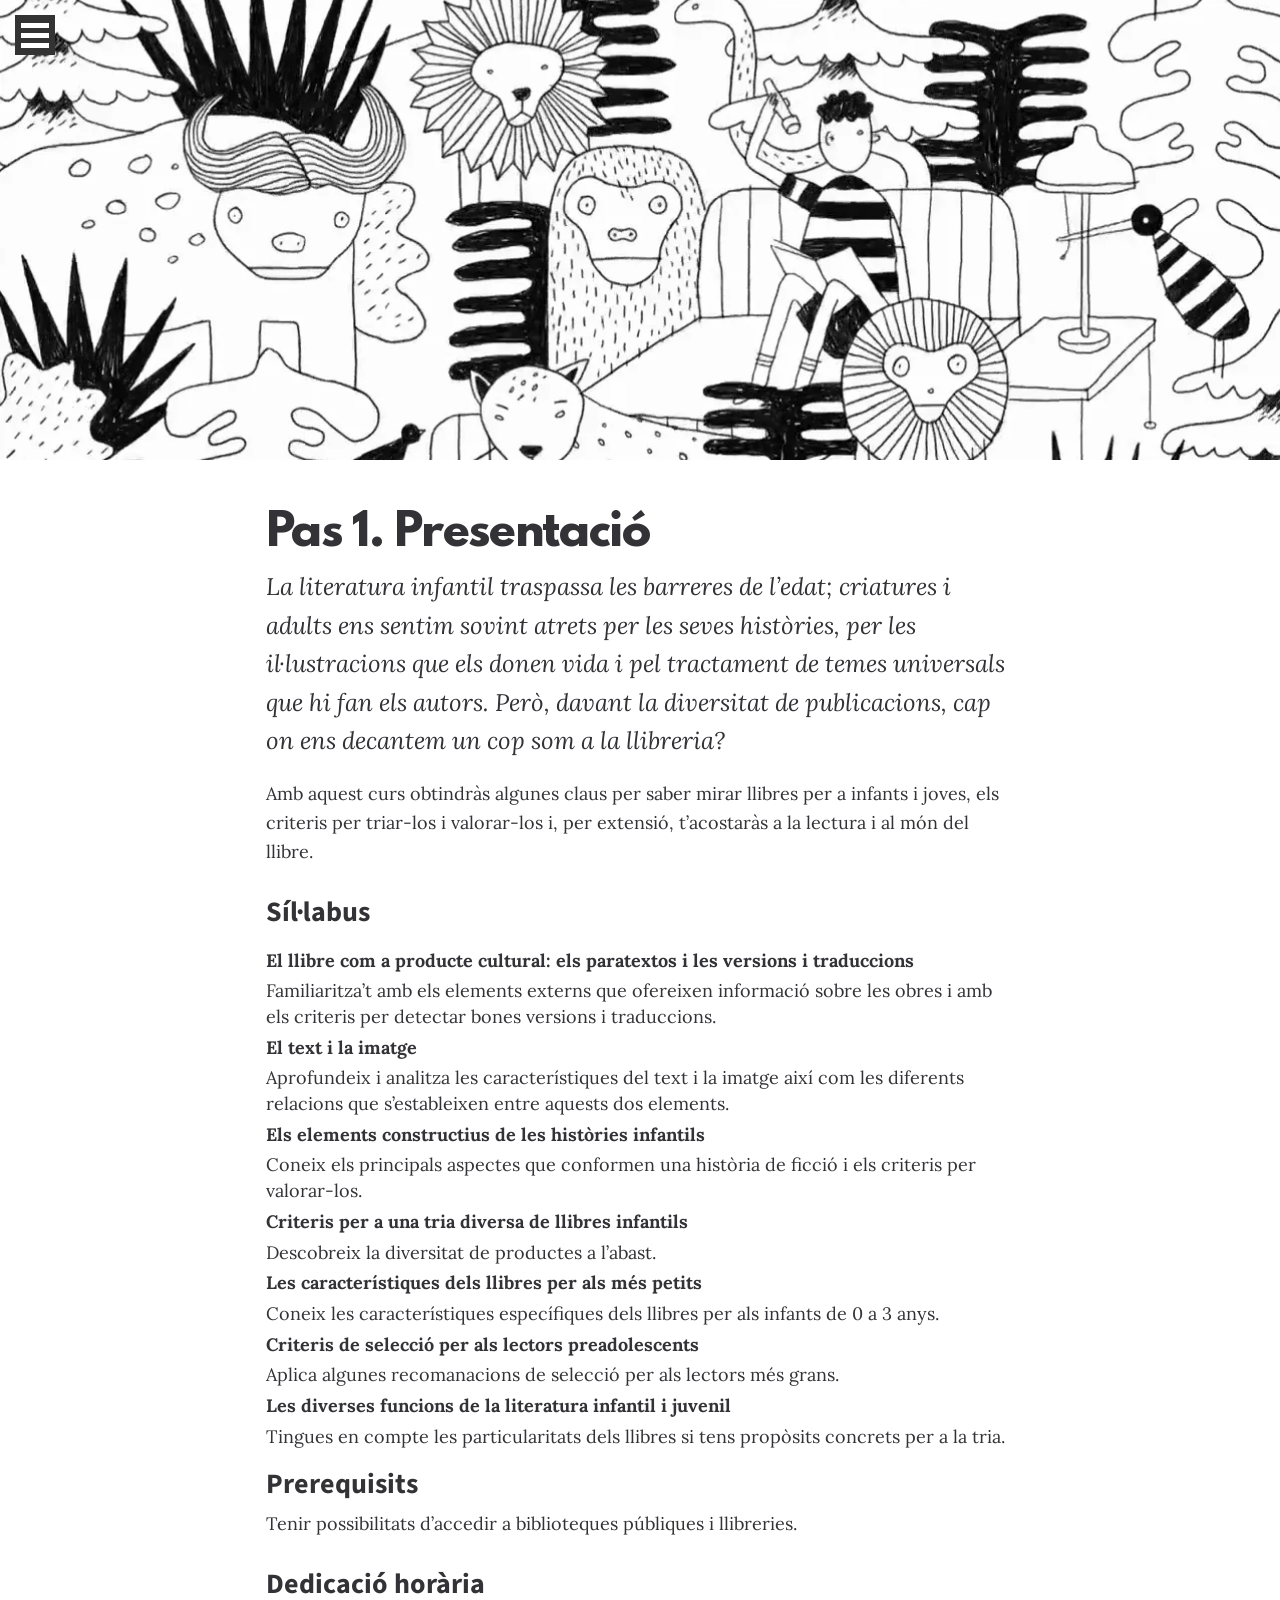
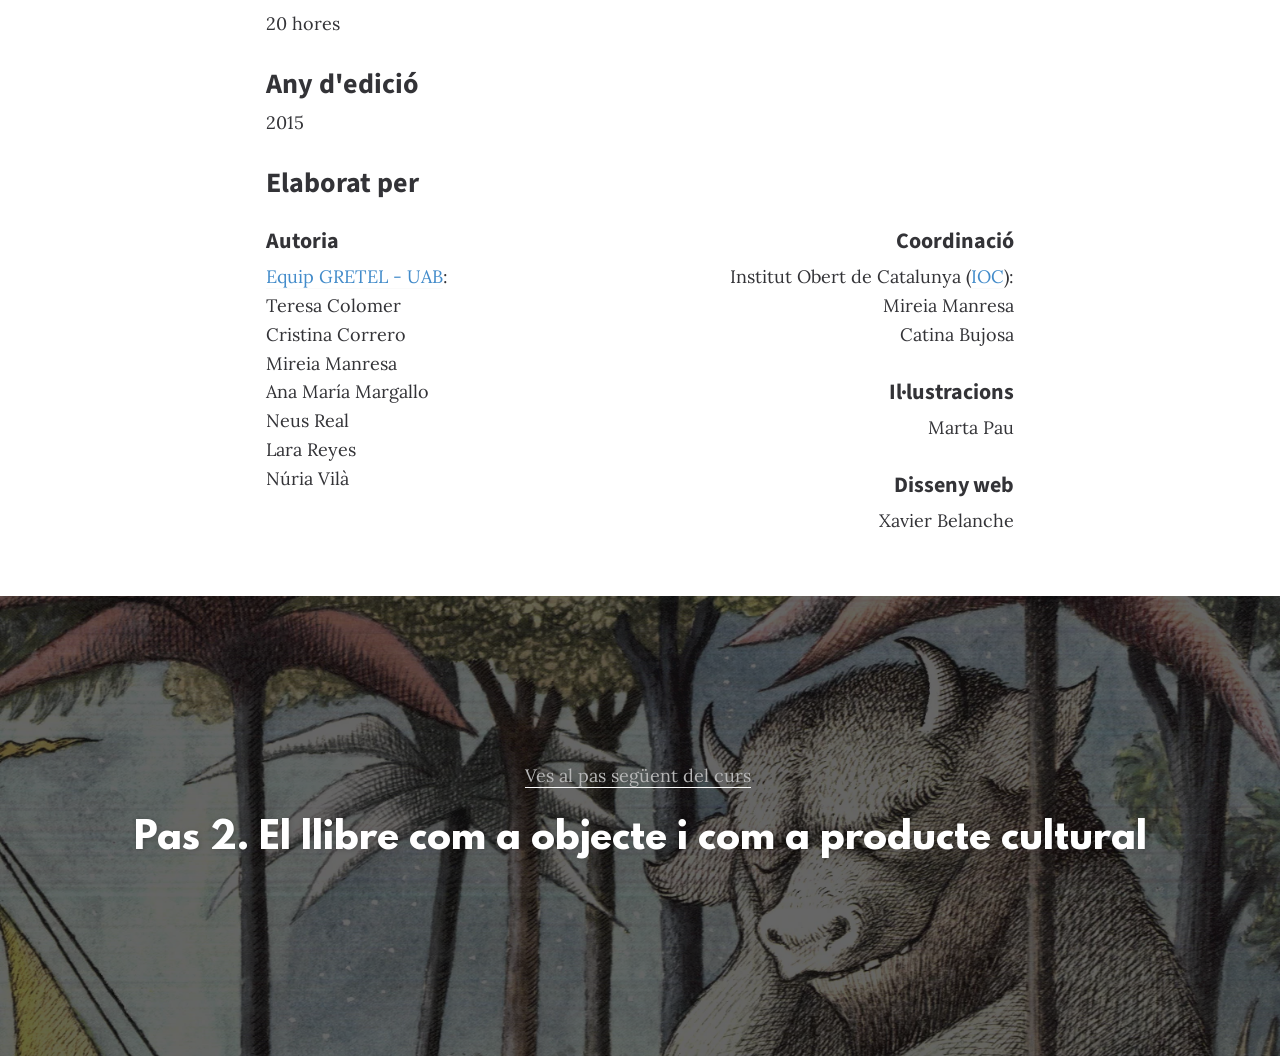
==== 1/index.html @ c035028c "First commit after Codex's inspection" ====
<!DOCTYPE html>
<html class="no-js">

<head>
    <meta charset="utf-8">
    <meta http-equiv="X-UA-Compatible" content="IE=edge,chrome=1">
    <title>Pas 1. Presentació</title>
    <meta name="description" content="">
    <meta name="viewport" content="width=device-width">
    <!-- Fonts -->
    <link href="../../assets/css/plugins/font-awesome/css/font-awesome.min.css" rel="stylesheet" type="text/css">
    <link rel="preconnect" href="https://fonts.googleapis.com">
    <link rel="preconnect" href="https://fonts.gstatic.com" crossorigin>
    <link href="https://fonts.googleapis.com/css?family=Lora:400,700,400italic,700italic|Montserrat:400,700|Pacifico|Source+Sans+Pro:400,700|Droid+Serif:400,400italic,700&display=swap" rel="stylesheet" type="text/css">
    <link rel="stylesheet" href="https://weloveiconfonts.com/api/?family=entypo" type="text/css">
<link rel="stylesheet" href="../css/bootstrap.min.css">
    <link rel="stylesheet" href="../css/main.css">
    <link rel="stylesheet" href="../css/miniops.css">
    <script src="../js/vendor/modernizr-2.6.2-respond-1.1.0.min.js"></script>
</head>

<body>
    <span class="menu-trigger writer-icon animated fadeInDown">
                    <span class="bar"></span>
    <span class="bar"></span>
    <span class="bar"></span>
    </span>
    <div class="hero-image fons-pas-1" style="">
        <!-- if the user has javascript disabled they can still use the menu -->
        <noscript>
            <div class="no-js-menu">
                <h3>Índex del curs</h3>
                <ul>
                    <!-- <li><a href="../../index.html">Portada</a></li> -->
                    <li><a href="../index.html">Portada</a></li>
                    <li><a class="active" href="#">Pas 1. Presentació</a></li>
                    <li><a href="../2/index.html">Pas 2. El llibre com a objecte i com a producte cultural</a></li>
                    <li><a href="../3/index.html">Pas 3. Traduccions i adaptacions</a></li>
                    <li><a href="../4/index.html">Pas 4. La relació text-imatge</a></li>
                    <li><a href="../5/index.html">Pas 5. La qualitat de la imatge</a></li>
                    <li><a href="../6/index.html">Pas 6. La qualitat del text</a></li>
                    <li><a href="../7/index.html">Pas 7. Els elements de les històries infantils</a></li>
                    <li><a href="../8/index.html">Pas 8. Una tria de llibres bons i diversos</a></li>
                    <li><a href="../9/index.html">Pas 9. Llibres per a qui?... Per als més petits</a></li>
                    <li><a href="../10/index.html">Pas 10. LLibres per a qui?... Per als preadolescents</a></li>
                    <li><a href="../11/index.html">Pas 11. Llibres per a què… Les diferents funcions</a></li>
                    <li><a href="../12/index.html">Pas 12. Projecte</a></li>
                </ul>
            </div>
        </noscript>
        <!-- end no script -->
    </div>
    <div class="container">
        <div class="row">
            <div id="menu">
                <h3>Índex del curs</h3>
                <ul>
                    <!-- <li><a href="../../index.html">Portada</a></li> -->
                    <li><a href="../index.html">Portada</a></li>
                    <li><a class="active" href="#">Pas 1. Presentació</a></li>
                    <li><a href="../2/index.html">Pas 2. El llibre com a objecte i com a producte cultural</a></li>
                    <li><a href="../3/index.html">Pas 3. Traduccions i adaptacions</a></li>
                    <li><a href="../4/index.html">Pas 4. La relació text-imatge</a></li>
                    <li><a href="../5/index.html">Pas 5. La qualitat de la imatge</a></li>
                    <li><a href="../6/index.html">Pas 6. La qualitat del text</a></li>
                    <li><a href="../7/index.html">Pas 7. Els elements de les històries infantils</a></li>
                    <li><a href="../8/index.html">Pas 8. Una tria de llibres bons i diversos</a></li>
                    <li><a href="../9/index.html">Pas 9. Llibres per a qui?... Per als més petits</a></li>
                    <li><a href="../10/index.html">Pas 10. LLibres per a qui?... Per als preadolescents</a></li>
                    <li><a href="../11/index.html">Pas 11. Llibres per a què… Les diferents funcions</a></li>
                    <li><a href="../12/index.html">Pas 12. Projecte</a></li>
                </ul>
            </div>
            <div class="col-xs-12 main-content single-content">
                <!--                                 <p class="meta">
                                <i class="entypo-bookmark"></i> 23 minuts de lectura
                                </p> -->
                <h1>Pas 1. Presentació</h1>
                <p class="subtitle">La literatura infantil traspassa les barreres de l’edat; criatures i adults ens sentim sovint atrets per les seves històries, per les il·lustracions que els donen vida i pel tractament de temes universals que hi fan els autors. Però, davant la diversitat de publicacions, cap on ens decantem un cop som a la llibreria?</p>

                <p>Amb aquest curs obtindràs algunes claus per saber mirar llibres per a infants i joves, els criteris per triar-los i valorar-los i, per extensió, t’acostaràs a la lectura i al món del llibre.</p>

                <h2>Síl·labus </h2>
                <dl>
                    <dt>
                        El llibre com a producte cultural: els paratextos i les versions i traduccions
                    </dt>
                    <dd>
                        Familiaritza’t amb els elements externs que ofereixen informació sobre les obres i amb els criteris per detectar bones versions i traduccions.
                    </dd>
                    <dt>
                        El text i la imatge
                    </dt>
                    <dd>
                        Aprofundeix i analitza les característiques del text i la imatge així com les diferents relacions que s’estableixen entre aquests dos elements.
                    </dd>
                    <dt>
                        Els elements constructius de les històries infantils
                    </dt>
                    <dd>
                        Coneix els principals aspectes que conformen una història de ficció i els criteris per valorar-los.
                    </dd>
                    <dt>
                        Criteris per a una tria diversa de llibres infantils
                    </dt>
                    <dd>
                        Descobreix la diversitat de productes a l’abast.
                    </dd>
                    <dt>
                        Les característiques dels llibres per als més petits
                    </dt>
                    <dd>
                        Coneix les característiques específiques dels llibres per als infants de 0 a 3 anys.
                    </dd>
                    <dt>
                        Criteris de selecció per als lectors preadolescents
                    </dt>
                    <dd>
                        Aplica algunes recomanacions de selecció per als lectors més grans.
                    </dd>
                    <dt>
                        Les diverses funcions de la literatura infantil i juvenil
                    </dt>
                    <dd>
                        Tingues en compte les particularitats dels llibres si tens propòsits concrets per a la tria.
                    </dd>
                </dl>
                <h2>Prerequisits</h2>
                <p>Tenir possibilitats d’accedir a biblioteques públiques i llibreries.</p>
                <h2>Dedicació horària</h2>
                <p>20 hores</p>
                <h2>Any d'edició</h2>
                 <p>2015</p>
                <h2>Elaborat per </h2>
                <div class="row">
                    <div class="col-xs-6">
                        <h3>Autoria</h3>
                        <p>
                            <a href="https://www.gretel.cat/">Equip GRETEL - UAB</a>:
                            <br> Teresa Colomer
                            <br> Cristina Correro
                            <br> Mireia Manresa
                            <br> Ana María Margallo
                            <br> Neus Real
                            <br> Lara Reyes
                            <br> Núria Vilà
                            <br>
                        </p>

                    </div>
                    <div class="col-xs-6 text-right">
                        <h3>Coordinació</h3>
                        <p>
                            Institut Obert de Catalunya (<a href="https://ioc.xtec.cat/educacio/">IOC</a>):
                            <br> Mireia Manresa
                            <br> Catina Bujosa
                        </p>
                        <h3>Il·lustracions</h3>
                        <p>Marta Pau</p>
                        <h3>Disseny web</h3>
                        <p>
                            Xavier Belanche
                        </p>
                    </div>
                </div>
                <!-- Final Pas 1-->
            </div>
            <!-- main-content/col -->
        </div>
        <!--/row -->
    </div>
    <!-- /container -->
    <div class="single-footer text-center">
        <div class="content-footer">
            <p><a href="../2/index.html">Ves al pas següent del curs</a>.</p>
            <h1 style="color: white">Pas 2. El llibre com a objecte i com a producte cultural</h1>
        </div>
    </div>
    <script src="../js/vendor/jquery-1.10.1.min.js"></script>
    <script src="../js/vendor/jquery.jpanelmenu.min.js"></script>
    <script src="../js/vendor/bootstrap.min.js" defer></script>
    <script src="../js/main.js" defer></script>
</body>

</html>
---- css/main.css ----
/* line 13, ../sass/_type.sass */
body,
button,
input,
select,
textarea {
  text-rendering: optimizeLegibility;
  -webkit-font-smoothing: antialiased;
  color: #333337;
}

/* line 22, ../sass/_type.sass */
p {
  margin-bottom: 30px;
  font-family: Lora,"Helvetica Neue",Helvetica,Arial,sans-serif, "Droid Serif", serif;
  font-size: 18px;
  font-size: 1.8rem;
  line-height: 24px;
  line-height: 2.4rem;
}
@media (min-width: 768px) {
  /* line 22, ../sass/_type.sass */
  p {
    font-size: 20px;
    font-size: 2rem;
    line-height: 28px;
    line-height: 2.8rem;
  }
}
@media (min-width: 992px) {
  /* line 22, ../sass/_type.sass */
  p {
    font-size: 22px;
    font-size: 2.2rem;
    line-height: 32px;
    line-height: 3.2rem;
  }
}

/* line 35, ../sass/_type.sass */
a {
  text-decoration: none;
  color: white;
  border-bottom: solid 1px #fafafa;
}
/* line 40, ../sass/_type.sass */
a:hover {
  color: #4761e2;
  text-decoration: none;
  -webkit-transition: all, 300ms;
  -moz-transition: all, 300ms;
  -o-transition: all, 300ms;
  transition: all, 300ms;
}

/* line 45, ../sass/_type.sass */
h1,
h2 {
  font-family: "Source Sans Pro", sans-serif;
  font-weight: 700;
}

/* line 50, ../sass/_type.sass */
h1 {
  font-size: 38px;
  font-size: 3.8rem;
}

/* line 53, ../sass/_type.sass */
h2 {
  font-size: 32px;
  font-size: 3.2rem;
}

/* line 57, ../sass/_type.sass */
h3 {
  font-size: 32px;
  font-size: 3.2rem;
  font-family: "Source Sans Pro", sans-serif;, serif;
  font-weight: 700;
}

/* line 61, ../sass/_type.sass */
h4 {
  font-family: "Droid Serif", serif;
}

/* line 64, ../sass/_type.sass */
b {
  font-weight: 700;
}

/* line 66, ../sass/_type.sass */
i {
  font-style: italic;
}

/* line 68, ../sass/_type.sass */
ul,
ol {
  margin-bottom: 20px;
  padding-left: 20px;
  font-size: 16px;
  font-size: 1.6rem;
}
/* line 74, ../sass/_type.sass */
ul li,
ol li {
  margin: 5px 0;
  font-family: Lora,"Helvetica Neue",Helvetica,Arial,sans-serif, "Droid Serif", serif;
  font-size: 18px;
}

/* line 77, ../sass/_type.sass */
[class*="entypo-"]:before {
  font-family: "entypo", sans-serif;
}

/* line 1, ../sass/_animate.scss */
.animated {
  -webkit-animation-fill-mode: both;
  -moz-animation-fill-mode: both;
  -ms-animation-fill-mode: both;
  -o-animation-fill-mode: both;
  animation-fill-mode: both;
  -webkit-animation-duration: 1s;
  -moz-animation-duration: 1s;
  -ms-animation-duration: 1s;
  -o-animation-duration: 1s;
  animation-duration: 1s;
}

/* line 1, ../sass/_animate.scss */
.animated.hinge {
  -webkit-animation-duration: 1s;
  -moz-animation-duration: 1s;
  -ms-animation-duration: 1s;
  -o-animation-duration: 1s;
  animation-duration: 1s;
}

@-webkit-keyframes fadeIn {
  /* line 2, ../sass/_animate.scss */
  0% {
    opacity: 0;
  }

  /* line 2, ../sass/_animate.scss */
  100% {
    opacity: 1;
  }
}

@-moz-keyframes fadeIn {
  /* line 6, ../sass/_animate.scss */
  0% {
    opacity: 0;
  }

  /* line 7, ../sass/_animate.scss */
  100% {
    opacity: 1;
  }
}

@-o-keyframes fadeIn {
  /* line 11, ../sass/_animate.scss */
  0% {
    opacity: 0;
  }

  /* line 12, ../sass/_animate.scss */
  100% {
    opacity: 1;
  }
}

@keyframes fadeIn {
  /* line 16, ../sass/_animate.scss */
  0% {
    opacity: 0;
  }

  /* line 17, ../sass/_animate.scss */
  100% {
    opacity: 1;
  }
}

/* line 20, ../sass/_animate.scss */
.fadeIn {
  -webkit-animation-name: fadeIn;
  -moz-animation-name: fadeIn;
  -o-animation-name: fadeIn;
  animation-name: fadeIn;
}

@-webkit-keyframes fadeInUp {
  /* line 27, ../sass/_animate.scss */
  0% {
    opacity: 0;
    -webkit-transform: translateY(20px);
  }

  /* line 32, ../sass/_animate.scss */
  100% {
    opacity: 1;
    -webkit-transform: translateY(0);
  }
}

@-moz-keyframes fadeInUp {
  /* line 39, ../sass/_animate.scss */
  0% {
    opacity: 0;
    -moz-transform: translateY(20px);
  }

  /* line 44, ../sass/_animate.scss */
  100% {
    opacity: 1;
    -moz-transform: translateY(0);
  }
}

@-o-keyframes fadeInUp {
  /* line 51, ../sass/_animate.scss */
  0% {
    opacity: 0;
    -o-transform: translateY(20px);
  }

  /* line 56, ../sass/_animate.scss */
  100% {
    opacity: 1;
    -o-transform: translateY(0);
  }
}

@keyframes fadeInUp {
  /* line 63, ../sass/_animate.scss */
  0% {
    opacity: 0;
    transform: translateY(20px);
  }

  /* line 68, ../sass/_animate.scss */
  100% {
    opacity: 1;
    transform: translateY(0);
  }
}

/* line 74, ../sass/_animate.scss */
.fadeInUp {
  -webkit-animation-name: fadeInUp;
  -moz-animation-name: fadeInUp;
  -o-animation-name: fadeInUp;
  animation-name: fadeInUp;
}

@-webkit-keyframes fadeInDown {
  /* line 81, ../sass/_animate.scss */
  0% {
    opacity: 0;
    -webkit-transform: translateY(-20px);
  }

  /* line 86, ../sass/_animate.scss */
  100% {
    opacity: 1;
    -webkit-transform: translateY(0);
  }
}

@-moz-keyframes fadeInDown {
  /* line 93, ../sass/_animate.scss */
  0% {
    opacity: 0;
    -moz-transform: translateY(-20px);
  }

  /* line 98, ../sass/_animate.scss */
  100% {
    opacity: 1;
    -moz-transform: translateY(0);
  }
}

@-o-keyframes fadeInDown {
  /* line 105, ../sass/_animate.scss */
  0% {
    opacity: 0;
    -o-transform: translateY(-20px);
  }

  /* line 110, ../sass/_animate.scss */
  100% {
    opacity: 1;
    -o-transform: translateY(0);
  }
}

@keyframes fadeInDown {
  /* line 117, ../sass/_animate.scss */
  0% {
    opacity: 0;
    transform: translateY(-20px);
  }

  /* line 122, ../sass/_animate.scss */
  100% {
    opacity: 1;
    transform: translateY(0);
  }
}

/* line 128, ../sass/_animate.scss */
.fadeInDown {
  -webkit-animation-name: fadeInDown;
  -moz-animation-name: fadeInDown;
  -o-animation-name: fadeInDown;
  animation-name: fadeInDown;
}

@-webkit-keyframes fadeInLeft {
  /* line 135, ../sass/_animate.scss */
  0% {
    opacity: 0;
    -webkit-transform: translateX(-20px);
  }

  /* line 140, ../sass/_animate.scss */
  100% {
    opacity: 1;
    -webkit-transform: translateX(0);
  }
}

@-moz-keyframes fadeInLeft {
  /* line 147, ../sass/_animate.scss */
  0% {
    opacity: 0;
    -moz-transform: translateX(-20px);
  }

  /* line 152, ../sass/_animate.scss */
  100% {
    opacity: 1;
    -moz-transform: translateX(0);
  }
}

@-o-keyframes fadeInLeft {
  /* line 159, ../sass/_animate.scss */
  0% {
    opacity: 0;
    -o-transform: translateX(-20px);
  }

  /* line 164, ../sass/_animate.scss */
  100% {
    opacity: 1;
    -o-transform: translateX(0);
  }
}

@keyframes fadeInLeft {
  /* line 171, ../sass/_animate.scss */
  0% {
    opacity: 0;
    transform: translateX(-20px);
  }

  /* line 176, ../sass/_animate.scss */
  100% {
    opacity: 1;
    transform: translateX(0);
  }
}

/* line 182, ../sass/_animate.scss */
.fadeInLeft {
  -webkit-animation-name: fadeInLeft;
  -moz-animation-name: fadeInLeft;
  -o-animation-name: fadeInLeft;
  animation-name: fadeInLeft;
}

@-webkit-keyframes fadeInRight {
  /* line 189, ../sass/_animate.scss */
  0% {
    opacity: 0;
    -webkit-transform: translateX(20px);
  }

  /* line 194, ../sass/_animate.scss */
  100% {
    opacity: 1;
    -webkit-transform: translateX(0);
  }
}

@-moz-keyframes fadeInRight {
  /* line 201, ../sass/_animate.scss */
  0% {
    opacity: 0;
    -moz-transform: translateX(20px);
  }

  /* line 206, ../sass/_animate.scss */
  100% {
    opacity: 1;
    -moz-transform: translateX(0);
  }
}

@-o-keyframes fadeInRight {
  /* line 213, ../sass/_animate.scss */
  0% {
    opacity: 0;
    -o-transform: translateX(20px);
  }

  /* line 218, ../sass/_animate.scss */
  100% {
    opacity: 1;
    -o-transform: translateX(0);
  }
}

@keyframes fadeInRight {
  /* line 225, ../sass/_animate.scss */
  0% {
    opacity: 0;
    transform: translateX(20px);
  }

  /* line 230, ../sass/_animate.scss */
  100% {
    opacity: 1;
    transform: translateX(0);
  }
}

/* line 236, ../sass/_animate.scss */
.fadeInRight {
  -webkit-animation-name: fadeInRight;
  -moz-animation-name: fadeInRight;
  -o-animation-name: fadeInRight;
  animation-name: fadeInRight;
}

@-webkit-keyframes fadeInDownBig {
  /* line 243, ../sass/_animate.scss */
  0% {
    opacity: 0;
    -webkit-transform: translateY(-2000px);
  }

  /* line 248, ../sass/_animate.scss */
  100% {
    opacity: 1;
    -webkit-transform: translateY(0);
  }
}

@-moz-keyframes fadeInDownBig {
  /* line 255, ../sass/_animate.scss */
  0% {
    opacity: 0;
    -moz-transform: translateY(-2000px);
  }

  /* line 260, ../sass/_animate.scss */
  100% {
    opacity: 1;
    -moz-transform: translateY(0);
  }
}

@-o-keyframes fadeInDownBig {
  /* line 267, ../sass/_animate.scss */
  0% {
    opacity: 0;
    -o-transform: translateY(-2000px);
  }

  /* line 272, ../sass/_animate.scss */
  100% {
    opacity: 1;
    -o-transform: translateY(0);
  }
}

@keyframes fadeInDownBig {
  /* line 279, ../sass/_animate.scss */
  0% {
    opacity: 0;
    transform: translateY(-2000px);
  }

  /* line 284, ../sass/_animate.scss */
  100% {
    opacity: 1;
    transform: translateY(0);
  }
}

/* line 290, ../sass/_animate.scss */
.fadeInDownBig {
  -webkit-animation-name: fadeInDownBig;
  -moz-animation-name: fadeInDownBig;
  -o-animation-name: fadeInDownBig;
  animation-name: fadeInDownBig;
}

@-webkit-keyframes fadeOut {
  /* line 297, ../sass/_animate.scss */
  0% {
    opacity: 1;
  }

  /* line 298, ../sass/_animate.scss */
  100% {
    opacity: 0;
  }
}

@-moz-keyframes fadeOut {
  /* line 302, ../sass/_animate.scss */
  0% {
    opacity: 1;
  }

  /* line 303, ../sass/_animate.scss */
  100% {
    opacity: 0;
  }
}

@-o-keyframes fadeOut {
  /* line 307, ../sass/_animate.scss */
  0% {
    opacity: 1;
  }

  /* line 308, ../sass/_animate.scss */
  100% {
    opacity: 0;
  }
}

@keyframes fadeOut {
  /* line 312, ../sass/_animate.scss */
  0% {
    opacity: 1;
  }

  /* line 313, ../sass/_animate.scss */
  100% {
    opacity: 0;
  }
}

/* line 316, ../sass/_animate.scss */
.fadeOut {
  -webkit-animation-name: fadeOut;
  -moz-animation-name: fadeOut;
  -o-animation-name: fadeOut;
  animation-name: fadeOut;
}

@-webkit-keyframes fadeOutUp {
  /* line 323, ../sass/_animate.scss */
  0% {
    opacity: 1;
    -webkit-transform: translateY(0);
  }

  /* line 328, ../sass/_animate.scss */
  100% {
    opacity: 0;
    -webkit-transform: translateY(-20px);
  }
}

@-moz-keyframes fadeOutUp {
  /* line 334, ../sass/_animate.scss */
  0% {
    opacity: 1;
    -moz-transform: translateY(0);
  }

  /* line 339, ../sass/_animate.scss */
  100% {
    opacity: 0;
    -moz-transform: translateY(-20px);
  }
}

@-o-keyframes fadeOutUp {
  /* line 345, ../sass/_animate.scss */
  0% {
    opacity: 1;
    -o-transform: translateY(0);
  }

  /* line 350, ../sass/_animate.scss */
  100% {
    opacity: 0;
    -o-transform: translateY(-20px);
  }
}

@keyframes fadeOutUp {
  /* line 356, ../sass/_animate.scss */
  0% {
    opacity: 1;
    transform: translateY(0);
  }

  /* line 361, ../sass/_animate.scss */
  100% {
    opacity: 0;
    transform: translateY(-20px);
  }
}

/* line 367, ../sass/_animate.scss */
.fadeOutUp {
  -webkit-animation-name: fadeOutUp;
  -moz-animation-name: fadeOutUp;
  -o-animation-name: fadeOutUp;
  animation-name: fadeOutUp;
}

@-webkit-keyframes fadeOutDown {
  /* line 374, ../sass/_animate.scss */
  0% {
    opacity: 1;
    -webkit-transform: translateY(0);
  }

  /* line 379, ../sass/_animate.scss */
  100% {
    opacity: 0;
    -webkit-transform: translateY(20px);
  }
}

@-moz-keyframes fadeOutDown {
  /* line 386, ../sass/_animate.scss */
  0% {
    opacity: 1;
    -moz-transform: translateY(0);
  }

  /* line 391, ../sass/_animate.scss */
  100% {
    opacity: 0;
    -moz-transform: translateY(20px);
  }
}

@-o-keyframes fadeOutDown {
  /* line 398, ../sass/_animate.scss */
  0% {
    opacity: 1;
    -o-transform: translateY(0);
  }

  /* line 403, ../sass/_animate.scss */
  100% {
    opacity: 0;
    -o-transform: translateY(20px);
  }
}

@keyframes fadeOutDown {
  /* line 410, ../sass/_animate.scss */
  0% {
    opacity: 1;
    transform: translateY(0);
  }

  /* line 415, ../sass/_animate.scss */
  100% {
    opacity: 0;
    transform: translateY(20px);
  }
}

/* line 421, ../sass/_animate.scss */
.fadeOutDown {
  -webkit-animation-name: fadeOutDown;
  -moz-animation-name: fadeOutDown;
  -o-animation-name: fadeOutDown;
  animation-name: fadeOutDown;
}

@-webkit-keyframes fadeOutLeft {
  /* line 428, ../sass/_animate.scss */
  0% {
    opacity: 1;
    -webkit-transform: translateX(0);
  }

  /* line 433, ../sass/_animate.scss */
  100% {
    opacity: 0;
    -webkit-transform: translateX(-20px);
  }
}

@-moz-keyframes fadeOutLeft {
  /* line 440, ../sass/_animate.scss */
  0% {
    opacity: 1;
    -moz-transform: translateX(0);
  }

  /* line 445, ../sass/_animate.scss */
  100% {
    opacity: 0;
    -moz-transform: translateX(-20px);
  }
}

@-o-keyframes fadeOutLeft {
  /* line 452, ../sass/_animate.scss */
  0% {
    opacity: 1;
    -o-transform: translateX(0);
  }

  /* line 457, ../sass/_animate.scss */
  100% {
    opacity: 0;
    -o-transform: translateX(-20px);
  }
}

@keyframes fadeOutLeft {
  /* line 464, ../sass/_animate.scss */
  0% {
    opacity: 1;
    transform: translateX(0);
  }

  /* line 469, ../sass/_animate.scss */
  100% {
    opacity: 0;
    transform: translateX(-20px);
  }
}

/* line 475, ../sass/_animate.scss */
.fadeOutLeft {
  -webkit-animation-name: fadeOutLeft;
  -moz-animation-name: fadeOutLeft;
  -o-animation-name: fadeOutLeft;
  animation-name: fadeOutLeft;
}

@-webkit-keyframes fadeOutRight {
  /* line 482, ../sass/_animate.scss */
  0% {
    opacity: 1;
    -webkit-transform: translateX(0);
  }

  /* line 487, ../sass/_animate.scss */
  100% {
    opacity: 0;
    -webkit-transform: translateX(20px);
  }
}

@-moz-keyframes fadeOutRight {
  /* line 494, ../sass/_animate.scss */
  0% {
    opacity: 1;
    -moz-transform: translateX(0);
  }

  /* line 499, ../sass/_animate.scss */
  100% {
    opacity: 0;
    -moz-transform: translateX(20px);
  }
}

@-o-keyframes fadeOutRight {
  /* line 506, ../sass/_animate.scss */
  0% {
    opacity: 1;
    -o-transform: translateX(0);
  }

  /* line 511, ../sass/_animate.scss */
  100% {
    opacity: 0;
    -o-transform: translateX(20px);
  }
}

@keyframes fadeOutRight {
  /* line 518, ../sass/_animate.scss */
  0% {
    opacity: 1;
    transform: translateX(0);
  }

  /* line 523, ../sass/_animate.scss */
  100% {
    opacity: 0;
    transform: translateX(20px);
  }
}

/* line 529, ../sass/_animate.scss */
.fadeOutRight {
  -webkit-animation-name: fadeOutRight;
  -moz-animation-name: fadeOutRight;
  -o-animation-name: fadeOutRight;
  animation-name: fadeOutRight;
}

/* line 1, ../sass/partials/_bootstrap-components.sass */
.btn-primary,
.label-primary,
.progress-bar-primary {
  background: #4761e2;
  border-color: #314edf;
}
/* line 7, ../sass/partials/_bootstrap-components.sass */
.btn-primary:hover,
.label-primary:hover,
.progress-bar-primary:hover {
  background: #2140d5;
  border-color: #213ed0;
}

/* line 11, ../sass/partials/_bootstrap-components.sass */
.btn-success,
.label-success,
.progress-bar-success {
  background: #1abc9c;
  border-color: #17a689;
}
/* line 17, ../sass/partials/_bootstrap-components.sass */
.btn-success:hover,
.label-success:hover,
.progress-bar-success:hover {
  background: #148f77;
  border-color: #138b73;
}

/* line 21, ../sass/partials/_bootstrap-components.sass */
.btn-warning,
.label-warning,
.progress-bar-warning {
  background: #f39c12;
  border-color: #e08e0b;
}
/* line 27, ../sass/partials/_bootstrap-components.sass */
.btn-warning:hover,
.label-warning:hover,
.progress-bar-warning:hover {
  background: #c87f0a;
  border-color: #c37b0a;
}

/* line 31, ../sass/partials/_bootstrap-components.sass */
.btn-danger,
.label-danger,
.progress-bar-danger {
  background: #e24747;
  border-color: #e03a3a;
}
/* line 37, ../sass/partials/_bootstrap-components.sass */
.btn-danger:hover,
.label-danger:hover,
.progress-bar-danger:hover {
  background: #dd2828;
  border-color: #dc2424;
}

/* line 41, ../sass/partials/_bootstrap-components.sass */
.btn-info,
.label-info,
.progress-bar-info {
  background: #9b59b6;
  border-color: #8f4bab;
}
/* line 47, ../sass/partials/_bootstrap-components.sass */
.btn-info:hover,
.label-info:hover,
.progress-bar-info:hover {
  background: #804399;
  border-color: #7d4295;
}

/* line 51, ../sass/partials/_bootstrap-components.sass */
.alert-success {
  background: #dbfaf4;
  border-color: #aef4e6;
  color: #117964;
}

/* line 56, ../sass/partials/_bootstrap-components.sass */
.alert-warning {
  background: #fef7ec;
  border-color: #fce3bc;
  color: #b06f09;
}

/* line 61, ../sass/partials/_bootstrap-components.sass */
.alert-danger {
  background: #fef7f7;
  border-color: #fae1e1;
  color: #be1e1e;
}

/* line 66, ../sass/partials/_bootstrap-components.sass */
.alert-info {
  background: #f0e7f4;
  border-color: #e6d5ed;
  color: #713b87;
}

/* line 72, ../sass/partials/_bootstrap-components.sass */
.progress,
.alert,
.panel {
  /*border-radius: 0;*/
}

/* line 1, ../sass/partials/_shared.sass */
.writer-icon,
.side-writer-icon {
  z-index: 1080;
  position: absolute;
  display: block;
  height: 40px;
  width: 40px;
  background: #333333;
  padding-top: 8px;
}
/* line 11, ../sass/partials/_shared.sass */
.writer-icon:hover,
.side-writer-icon:hover {
  pointer: cursor;
}
/* line 14, ../sass/partials/_shared.sass */
.writer-icon span,
.side-writer-icon span {
  height: 5px;
  width: 28px;
  float: left;
  display: block;
  margin: 0 6px 5px;
  background: white;
}

/* line 22, ../sass/partials/_shared.sass */
.writer-icon {
  top: 15px;
  left: 15px;
}

/* line 26, ../sass/partials/_shared.sass */
.menu-dashboard {
  top: 15px;
  left: 15px;
}

/* line 30, ../sass/partials/_shared.sass */
.meta {
  color: #b6b6b6;
  font-size: 14px;
  font-size: 1.4rem;
}
@media (min-width: 992px) {
  /* line 30, ../sass/partials/_shared.sass */
  .meta {
    font-size: 16px;
    font-size: 1.6rem;
  }
}
/* line 37, ../sass/partials/_shared.sass */
.meta a {
  color: #b6b6b6;
}
/* line 40, ../sass/partials/_shared.sass */
.meta a:hover {
  color: #333337;
  border-bottom: 1px solid #b6b6b6;
}
/* line 44, ../sass/partials/_shared.sass */
.meta i {
  font-style: normal;
}

/* line 47, ../sass/partials/_shared.sass */
.btn-writer {
  padding: 10px 15px;
  background: #fafafa;
  border-bottom: 1px solid rgba(0, 0, 0, 0.1);
  text-shadow: 0 0 0;
  -webkit-border-radius: 4px;
  -moz-border-radius: 4px;
  border-radius: 4px;
}

/* line 54, ../sass/partials/_shared.sass */
.btn-post {
  background: #4761e2;
  color: white;
  font-family: "Source Sans Pro", sans-serif;
}
/* line 59, ../sass/partials/_shared.sass */
.btn-post:hover {
  background-color: #2f49ca;
  color: white;
}
/* line 63, ../sass/partials/_shared.sass */
.btn-post:active {
  background-color: #2b43bd;
}

/* line 66, ../sass/partials/_shared.sass */
.btn-like {
  padding: 13px 24px;
  background: #e24747;
  color: white;
  font-family: "Source Sans Pro", sans-serif;
  margin-right: 20px;
}
/* line 73, ../sass/partials/_shared.sass */
.btn-like:hover {
  background-color: #dd3737;
  color: white;
}
/* line 76, ../sass/partials/_shared.sass */
.btn-like:active {
  background-color: #d62929;
}

/* line 79, ../sass/partials/_shared.sass */
.entypo-heart,
.entypo-doc-text {
  font-style: normal;
  margin-right: 10px;
}

/* line 1, ../sass/partials/_menu.sass */
#menu {
  position: absolute !important;
  top: -9999px !important;
  left: -9999px !important;
}

/* line 6, ../sass/partials/_menu.sass */
.jPanelMenu-panel {
  -webkit-box-shadow: black 2px 2px 10px;
  -moz-box-shadow: black 2px 2px 10px;
  box-shadow: black 2px 2px 10px;
  -webkit-transition: all, 450ms;
  -moz-transition: all, 450ms;
  -o-transition: all, 450ms;
  transition: all, 450ms;
}

/* line 10, ../sass/partials/_menu.sass */
#jPanelMenu-menu {
  background-color: #333337;
  overflow: hidden;
  overflow-y: hidden !important;
}
/* line 15, ../sass/partials/_menu.sass */
#jPanelMenu-menu ul {
  padding: 10px 0;
}
/* line 18, ../sass/partials/_menu.sass */
#jPanelMenu-menu li {
  margin: 0;
  padding: 10px 0;
  list-style: none;
}
/* line 23, ../sass/partials/_menu.sass */
#jPanelMenu-menu li i {
  padding: 0 20px;
  color: #dadada;
  font-style: normal;
  font-size: 18px;
  font-size: 1.8rem;
}
/* line 28, ../sass/partials/_menu.sass */
#jPanelMenu-menu li a {
  color: #dadada;
  font-family: "Source Sans Pro", sans-serif;
  font-weight: 700;
  border-bottom: 0 transparent;
  font-size: 18px;
  font-size: 1.8rem;
}
/* line 35, ../sass/partials/_menu.sass */
#jPanelMenu-menu li a:hover {
  border-bottom: none;
  color: white;
}

/* line 1, ../sass/partials/_sidebar.sass */
.sidebar {
  padding: 15px;
  width: 100%;
  height: 350px;
  background: url(../img/cover.opt.webp) no-repeat center center;
  -webkit-background-size: cover;
  -moz-background-size: cover;
  -o-background-size: cover;
  background-size: cover;
  -webkit-transition: all, 450ms;
  -moz-transition: all, 450ms;
  -o-transition: all, 450ms;
  transition: all, 450ms;
}
@media (min-width: 768px) {
  /* line 1, ../sass/partials/_sidebar.sass */
  .sidebar {
    height: 450px;
  }
}
@media (min-width: 992px) {
  /* line 1, ../sass/partials/_sidebar.sass */
  .sidebar {
    width: 400px;
    height: 100%;
    position: fixed;
    background-color: whitesmoke;
  }
}
@media (min-width: 1200px) {
  /* line 1, ../sass/partials/_sidebar.sass */
  .sidebar {
    width: 464px;
  }
}
/* line 21, ../sass/partials/_sidebar.sass */
.sidebar .site-info {
  padding: 90px 15px 0 15px;
  color: #fafafa;
}
@media (min-width: 768px) {
  /* line 21, ../sass/partials/_sidebar.sass */
  .sidebar .site-info {
    padding: 180px 100px 0 100px;
  }
}
@media (min-width: 992px) {
  /* line 21, ../sass/partials/_sidebar.sass */
  .sidebar .site-info {
    padding: 0 20px;
    position: absolute;
    bottom: 40px;
  }
}
@media (min-width: 1200px) {
  /* line 21, ../sass/partials/_sidebar.sass */
  .sidebar .site-info {
    padding: 0 30px;
  }
}
/* line 34, ../sass/partials/_sidebar.sass */
.sidebar .site-info h1 {
  text-shadow: 0 1px 3px rgba(0, 0, 0, 0.3);
  letter-spacing: -2pt;
  margin-bottom: 0;
}
@media (min-width: 768px) {
  /* line 34, ../sass/partials/_sidebar.sass */
  .sidebar .site-info h1 {
    letter-spacing: 0pt;
    margin-bottom: 10px;
    font-size: 34px;
    font-size: 3.4rem;
  }
}
/* line 43, ../sass/partials/_sidebar.sass */
.sidebar .site-info p {
  margin-bottom: 10px;
  font-family: Lora,"Helvetica Neue",Helvetica,Arial,sans-serif, "Droid Serif", serif;
  text-shadow: 0 1px 3px rgba(0, 0, 0, 0.3);
  line-height: 24px;
  line-height: 2.4rem;
  font-size: 16px;
  font-size: 1.6rem;
}
/* line 50, ../sass/partials/_sidebar.sass */
.sidebar .site-info i {
  font-style: normal;
  margin-right: 10px;
}
/* line 54, ../sass/partials/_sidebar.sass */
.sidebar .site-info .primary-info {
  border-bottom: solid 1px rgba(255, 255, 255, 0.3);
}
/* line 59, ../sass/partials/_sidebar.sass */
.sidebar .site-info .secondary-info p {
  margin: 20px 0 0;
  font-family: Lora,"Helvetica Neue",Helvetica,Arial,sans-serif, "Source Sans Pro", sans-serif;
  font-size: 14px;
  font-size: 1.4rem;
}
/* line 64, ../sass/partials/_sidebar.sass */
.sidebar .site-info .secondary-info .btn-grande {
  margin-right: 10px;
}

/* line 67, ../sass/partials/_sidebar.sass */
.sidebar-fav {
  background: url(../img/background2.opt.webp) no-repeat center center;
  -webkit-background-size: cover;
  -moz-background-size: cover;
  -o-background-size: cover;
  background-size: cover;
}

/* line 1, ../sass/partials/_main-content.sass */
.main-content {
  padding: 30px;
}
@media (min-width: 768px) {
  /* line 1, ../sass/partials/_main-content.sass */
  .main-content {
    padding: 60px 120px;
  }
}
@media (min-width: 992px) {
  /* line 1, ../sass/partials/_main-content.sass */
  .main-content {
    padding: 50px;
  }
}

/* line 9, ../sass/partials/_main-content.sass */
.nav {
  height: 30px;
  border-bottom: solid 1px whitesmoke;
}
/* line 13, ../sass/partials/_main-content.sass */
.nav a {
  padding: 0 0 10px 0;
  margin-right: 10px;
  font-family: "Source Sans Pro", sans-serif;
  color: #b6b6b6;
  text-transform: uppercase;
  font-weight: 700;
  letter-spacing: 2pt;
  font-size: 12px;
  font-size: 1.2rem;
}
/* line 23, ../sass/partials/_main-content.sass */
.nav a:hover {
  color: #333337;
}
/* line 26, ../sass/partials/_main-content.sass */
.nav .active {
  border-bottom: solid 1px black;
  color: #333337;
}

/* line 30, ../sass/partials/_main-content.sass */
.post {
  height: auto;
  padding: 30px 0;
  border-bottom: solid 1px whitesmoke;
  overflow: hidden;
  *zoom: 1;
}
/* line 38, ../sass/partials/_main-content.sass */
.post .post-preview h2 {
  margin-top: 0;
  font-size: 24px;
  font-size: 2.4rem;
}
@media (min-width: 992px) {
  /* line 38, ../sass/partials/_main-content.sass */
  .post .post-preview h2 {
    font-size: 32px;
    font-size: 3.2rem;
  }
}
/* line 45, ../sass/partials/_main-content.sass */
.post .post-preview h2 a {
  color: #333337;
  border: solid 0px transparent;
}
/* line 49, ../sass/partials/_main-content.sass */
.post .post-preview h2 a:hover {
  color: #b6b6b6;
}
/* line 51, ../sass/partials/_main-content.sass */
.post .post-preview p {
  font-family: "Droid Serif", serif;
  font-size: 16px;
  font-size: 1.6rem;
}
@media (min-width: 992px) {
  /* line 51, ../sass/partials/_main-content.sass */
  .post .post-preview p {
    font-size: 18px;
    font-size: 1.8rem;
  }
}
/* line 57, ../sass/partials/_main-content.sass */
.post img {
  width: 50px;
  height: 50px;
}
/* line 61, ../sass/partials/_main-content.sass */
.post .user-icon {
  padding: 0;
  float: right;
  -webkit-border-radius: 100%;
  -moz-border-radius: 100%;
  border-radius: 100%;
}

/* line 66, ../sass/partials/_main-content.sass */
.link-spacer {
  margin: 0 2px 4px 2px;
  display: inline-block;
  height: 2px;
  width: 2px;
  background-color: #b6b6b6;
  -webkit-border-radius: 100%;
  -moz-border-radius: 100%;
  border-radius: 100%;
}

/* line 74, ../sass/partials/_main-content.sass */
.category {
  margin-top: 15px;
  margin-bottom: 15px;
}

/* line 78, ../sass/partials/_main-content.sass */
.category-preview {
  margin: 15px 0;
}
/* line 81, ../sass/partials/_main-content.sass */
.category-preview h2 {
  margin: 0;
  padding: 10px;
  position: absolute;
  bottom: 0;
  font-size: 20px;
  font-size: 2rem;
  color: white;
}
/* line 89, ../sass/partials/_main-content.sass */
.category-preview img {
  max-width: 100%;
}

/* line 92, ../sass/partials/_main-content.sass */
.home-footer {
  padding: 10px 0;
}
/* line 95, ../sass/partials/_main-content.sass */
.home-footer a {
  color: #999999;
  border-bottom: 0 transparent;
}
/* line 99, ../sass/partials/_main-content.sass */
.home-footer a:hover {
  color: #333333;
  border-bottom: 0 transparent;
}

/* line 1, ../sass/partials/_single.sass */
.hero-image {
  height: 150px;
  width: 100%;
  background: url(../img/default-cover.opt.webp) center center no-repeat;
  -webkit-background-size: cover;
  -moz-background-size: cover;
  -o-background-size: cover;
  background-size: cover;
}
@media (min-width: 768px) {
  /* line 1, ../sass/partials/_single.sass */
  .hero-image {
    height: 300px;
  }
}
@media (min-width: 992px) {
  /* line 1, ../sass/partials/_single.sass */
  .hero-image {
    height: 390px;
  }
}
@media (min-width: 1200px) {
  /* line 1, ../sass/partials/_single.sass */
  .hero-image {
    height: 460px;
  }
}

/* line 14, ../sass/partials/_single.sass */
.meta {
  font-size: 12px;
  font-size: 1.2rem;
  margin-bottom: 0;
}
@media (min-width: 768px) {
  /* line 14, ../sass/partials/_single.sass */
  .meta {
    font-size: 16px;
    font-size: 1.6rem;
  }
}

/* line 22, ../sass/partials/_single.sass */
.subtitle {
  margin: 5px auto 20px auto;
  font-size: 20px;
  font-size: 2rem;
  font-style: italic;
}
@media (min-width: 768px) {
  /* line 22, ../sass/partials/_single.sass */
  .subtitle {
    font-size: 24px;
    font-size: 2.4rem;
  }
}

/* line 30, ../sass/partials/_single.sass */
hr {
  display: block;
  width: 20%;
  margin: 50px auto 40px auto;
  border: 1px solid #dededc;
}

/* line 36, ../sass/partials/_single.sass */
blockquote {
  font-size: 16px;
  font-size: 1.6rem;
}

/* line 39, ../sass/partials/_single.sass */
.pullquote {
  text-align: center;
  line-height: 28px;
  line-height: 2.8rem;
  font-size: 24px;
  font-size: 2.4rem;
  margin: 50px -5%;
}

/* line 45, ../sass/partials/_single.sass */
.single-content {
  padding: 30px 8%;
}
@media (min-width: 992px) {
  /* line 45, ../sass/partials/_single.sass */
  .single-content {
    padding: 30px 14%;
  }
}
@media (min-width: 1200px) {
  /* line 45, ../sass/partials/_single.sass */
  .single-content {
    padding: 30px 18%;
  }
}
/* line 53, ../sass/partials/_single.sass */
.single-content h1 {
  letter-spacing: -1pt;
}
@media (min-width: 768px) {
  /* line 53, ../sass/partials/_single.sass */
  .single-content h1 {
    font-size: 44px;
    font-size: 4.4rem;
  }
}
/* line 58, ../sass/partials/_single.sass */
.single-content h2 {
  font-size: 28px;
  font-size: 2.8rem;
}

/* line 61, ../sass/partials/_single.sass */
.single-footer {
  padding: 40px 0;
}
/* line 64, ../sass/partials/_single.sass */
.single-footer .liked-this-icon {
  height: 40px;
  width: 40px;
  margin: 0 3px;
  -webkit-border-radius: 100%;
  -moz-border-radius: 100%;
  border-radius: 100%;
}
/* line 70, ../sass/partials/_single.sass */
.single-footer .social-icon {
  border: 0 transparent;
  margin: 20px 0 0 10px;
  display: inline-block;
  float: right;
  color: #cccccc;
  font-size: 24px;
  font-size: 2.4rem;
}
/* line 78, ../sass/partials/_single.sass */
.single-footer .social-icon i {
  font-style: normal;
}
@media (min-width: 768px) {
  /* line 70, ../sass/partials/_single.sass */
  .single-footer .social-icon {
    margin: 0 0 0 10px;
  }
}
/* line 84, ../sass/partials/_single.sass */
.single-footer .category-list {
  margin: 40px 0;
}
/* line 87, ../sass/partials/_single.sass */
.single-footer .category-list p {
  display: inline;
  font-family: "Source Sans Pro", sans-serif;
  font-size: 16px;
  font-size: 1.6rem;
}
/* line 92, ../sass/partials/_single.sass */
.single-footer .category-list ul {
  padding: 0;
  display: inline;
}
/* line 96, ../sass/partials/_single.sass */
.single-footer .category-list ul li {
  margin: 0 3px;
  display: inline;
}
/* line 100, ../sass/partials/_single.sass */
.single-footer .category-list a {
  border: 0 transparent;
  color: #4761e2;
}

/* line 104, ../sass/partials/_single.sass */
.hero-a-great-story {
  background: url(../img/a-great-story-cover.opt.webp) center center no-repeat;
  -webkit-background-size: cover;
  -moz-background-size: cover;
  -o-background-size: cover;
  background-size: cover;
}

/* line 108, ../sass/partials/_single.sass */
.hero-about {
  background: url(../img/about-cover.opt.webp) center center no-repeat;
  -webkit-background-size: cover;
  -moz-background-size: cover;
  -o-background-size: cover;
  background-size: cover;
}

/* line 112, ../sass/partials/_single.sass */
.hero-features {
  background: url(../img/features-cover.opt.webp) center center no-repeat;
  -webkit-background-size: cover;
  -moz-background-size: cover;
  -o-background-size: cover;
  background-size: cover;
}

/* line 116, ../sass/partials/_single.sass */
.hero-hacking {
  background: url(../img/hacking-cover.opt.webp) center center no-repeat;
  -webkit-background-size: cover;
  -moz-background-size: cover;
  -o-background-size: cover;
  background-size: cover;
}

/* line 120, ../sass/partials/_single.sass */
.hero-its-not-always {
  background: url(../img/its-not-always-cover.opt.webp) center center no-repeat;
  -webkit-background-size: cover;
  -moz-background-size: cover;
  -o-background-size: cover;
  background-size: cover;
}

/* line 124, ../sass/partials/_single.sass */
.hero-ten-reasons {
  background: url(../img/ten-reasons-cover.opt.webp) center center no-repeat;
  -webkit-background-size: cover;
  -moz-background-size: cover;
  -o-background-size: cover;
  background-size: cover;
}

/* line 1, ../sass/partials/_favorites.sass */
.favorites {
  border-bottom: solid 1px #dedede;
  border-top: solid 1px #dedede;
}
/* line 5, ../sass/partials/_favorites.sass */
.favorites h2 {
  margin: 10px 0;
  color: #b3b3b7;
  text-transform: uppercase;
  letter-spacing: 2pt;
  font-size: 12px;
  font-size: 1.2rem;
}

/* line 14, ../sass/partials/_favorites.sass */
.favorite-posts .post-favorite {
  padding-right: 15px;
}
@media (min-width: 992px) {
  /* line 17, ../sass/partials/_favorites.sass */
  .favorite-posts .post-favorite h2 {
    font-size: 26px;
    font-size: 2.6rem;
  }
}
/* line 21, ../sass/partials/_favorites.sass */
.favorite-posts .post-favorite h2 a {
  border-bottom: solid 0px transparent;
  color: #333337;
}
@media (min-width: 992px) {
  /* line 25, ../sass/partials/_favorites.sass */
  .favorite-posts .post-favorite p {
    font-size: 16px;
    font-size: 1.6rem;
    line-height: 22px;
    line-height: 2.2rem;
  }
}

/* line 1, ../sass/partials/_stats.sass */
.stats-content {
  margin-bottom: 100px;
}
/* line 3, ../sass/partials/_stats.sass */
.stats-content h1 {
  margin-top: 30px;
}
/* line 5, ../sass/partials/_stats.sass */
.stats-content i {
  font-style: normal;
  margin-right: 20px;
}
/* line 9, ../sass/partials/_stats.sass */
.stats-content .stats-subtitle {
  font-style: italic;
  color: #b6b6b6;
  font-size: 22px;
  font-size: 2.2rem;
}

/* line 14, ../sass/partials/_stats.sass */
#graph-wrapper {
  margin-top: 50px;
}

/* line 17, ../sass/partials/_stats.sass */
.graph-container,
.graph-container div,
.graph-container a,
.graph-container span {
  margin: 0;
  padding: 0;
}

/* line 24, ../sass/partials/_stats.sass */
.graph-container,
#tooltip,
.graph-info a {
  -webkit-border-radius: 3px;
  -moz-border-radius: 3px;
  border-radius: 3px;
}

/* Graph Container */
/* line 30, ../sass/partials/_stats.sass */
.graph-container {
  position: relative;
  width: 100%;
  height: 300px;
}
/* line 35, ../sass/partials/_stats.sass */
.graph-container > div {
  position: absolute;
  width: 100%;
  height: 300px;
}

/* line 42, ../sass/partials/_stats.sass */
.graph-info a {
  position: relative;
  display: inline-block;
  float: left;
  height: auto;
  padding: 7px 10px 5px 30px;
  margin-right: 10px;
  cursor: default;
  font-family: "Source Sans Pro", sans-serif;
  font-weight: bold;
  font-size: 12px;
  font-size: 1.2rem;
  color: #646464;
}
/* line 56, ../sass/partials/_stats.sass */
.graph-info a:before {
  position: absolute;
  display: block;
  content: "";
  width: 8px;
  height: 8px;
  top: 13px;
  left: 13px;
  -webkit-border-radius: 5px;
  -moz-border-radius: 5px;
  border-radius: 5px;
}
/* line 71, ../sass/partials/_stats.sass */
.graph-info .visitors:before {
  background: #71c73e;
}
/* line 73, ../sass/partials/_stats.sass */
.graph-info .returning:before {
  background: #4761e2;
}
/* line 76, ../sass/partials/_stats.sass */
.graph-info #lines,
.graph-info #bars {
  border: solid 0px transparent;
  padding: 15px 15px;
  margin: 0;
  float: left;
  cursor: pointer;
}
@media (min-width: 768px) {
  /* line 76, ../sass/partials/_stats.sass */
  .graph-info #lines,
  .graph-info #bars {
    padding: 5px 10px;
    float: right;
  }
}
/* line 88, ../sass/partials/_stats.sass */
.graph-info #lines i,
.graph-info #bars i {
  margin: 0;
  font-style: normal;
  color: #b6b6b6;
  font-size: 22px;
  font-size: 2.2rem;
}
/* line 96, ../sass/partials/_stats.sass */
.graph-info #lines.active i,
.graph-info #bars.active i {
  color: #333337;
}

/* line 100, ../sass/partials/_stats.sass */
.graph-info:before,
.graph-info:after,
.graph-container:before,
.graph-container:after {
  content: "";
  display: block;
  clear: both;
}

/* line 108, ../sass/partials/_stats.sass */
#tooltip {
  border: 1px solid #e1e1e1;
  padding: 5px 10px;
  position: absolute;
  display: none;
  z-index: 1090;
  background-color: white;
  color: #646464;
  font-family: "Source Sans Pro", sans-serif;
  font-weight: bold;
  font-size: 12px;
  line-height: 20px;
}

/* line 121, ../sass/partials/_stats.sass */
.tickLabel {
  font-weight: bold;
  font-size: 12px;
  color: #666666;
  font-family: "Source Sans Pro", sans-serif;
}

/* line 127, ../sass/partials/_stats.sass */
.yAxis .tickLabel:first-child,
.yAxis .tickLabel:last-child {
  display: none;
}

/* line 131, ../sass/partials/_stats.sass */
.graph-title {
  margin: 20px auto 0 auto;
  display: block;
  text-align: center;
  font-family: "Droid Serif", serif;
  font-style: italic;
  color: #b6b6b6;
}

/* PIE CHARTS */
/* line 141, ../sass/partials/_stats.sass */
.chart {
  position: relative;
  width: 150px;
  height: 150px;
  margin: 50px;
  text-align: center;
}
/* line 148, ../sass/partials/_stats.sass */
.chart canvas {
  position: absolute;
  top: 0;
  left: 0;
}

/* line 153, ../sass/partials/_stats.sass */
.percentage {
  margin: 60px auto 20px auto;
  z-index: 2;
  line-height: 150px;
  font-family: "Source Sans Pro", sans-serif;
  font-weight: 700;
  font-size: 24px;
  font-size: 2.4rem;
}
/* line 161, ../sass/partials/_stats.sass */
.percentage span {
  margin-left: 15px;
}
/* line 164, ../sass/partials/_stats.sass */
.percentage:after {
  content: "%";
}

/* line 168, ../sass/partials/_stats.sass */
.pie-title h3 {
  text-align: center;
  font-style: italic;
  font-size: 18px;
  font-size: 1.8rem;
  color: #b6b6b6;
}

/* TOP POSTS */
/* line 176, ../sass/partials/_stats.sass */
.top-posts {
  margin-top: 100px;
}
/* line 179, ../sass/partials/_stats.sass */
.top-posts i {
  margin-right: 10px;
}
/* line 181, ../sass/partials/_stats.sass */
.top-posts h2 {
  margin-bottom: 40px;
  font-size: 32px;
  font-size: 3.2rem;
}

/* line 185, ../sass/partials/_stats.sass */
.view-count,
.top-post {
  margin: 10px 0;
  min-height: 50px;
  font-family: "Source Sans Pro", sans-serif;
  font-weight: 700;
  font-size: 22px;
  font-size: 2.2rem;
}
/* line 193, ../sass/partials/_stats.sass */
.view-count a,
.top-post a {
  color: #333337;
  border: 0px solid transparent;
  -webkit-transition: all, 250ms;
  -moz-transition: all, 250ms;
  -o-transition: all, 250ms;
  transition: all, 250ms;
}
/* line 198, ../sass/partials/_stats.sass */
.view-count a:hover,
.top-post a:hover {
  color: #b6b6b6;
}

/* line 201, ../sass/partials/_stats.sass */
.top-post {
  padding: 10px 0;
}

/* line 204, ../sass/partials/_stats.sass */
.view-count {
  cursor: default;
  padding: 5px 10px;
  display: block;
  text-align: center;
  border: solid 3px #333337;
  -webkit-border-radius: 3px;
  -moz-border-radius: 3px;
  border-radius: 3px;
}

/* line 1, ../sass/partials/_category.sass */
.sidebar-storytime {
  background: url(../img/storytime-cover.opt.webp) center center no-repeat;
  -webkit-background-size: cover;
  -moz-background-size: cover;
  -o-background-size: cover;
  background-size: cover;
}

/* line 5, ../sass/partials/_category.sass */
.sidebar-open-roads {
  background: url(../img/open-roads-cover.opt.webp) center center no-repeat;
  -webkit-background-size: cover;
  -moz-background-size: cover;
  -o-background-size: cover;
  background-size: cover;
}

/* line 9, ../sass/partials/_category.sass */
.sidebar-easy-living {
  background: url(../img/easy-living-cover.opt.webp) center center no-repeat;
  -webkit-background-size: cover;
  -moz-background-size: cover;
  -o-background-size: cover;
  background-size: cover;
}

/* line 13, ../sass/partials/_category.sass */
.sidebar-adventure {
  background: url(../img/adventure-cover.opt.webp) center center no-repeat;
  -webkit-background-size: cover;
  -moz-background-size: cover;
  -o-background-size: cover;
  background-size: cover;
}

/* line 18, ../sass/partials/_category.sass */
.category-sidebar .site-info {
  padding-top: 160px !important;
}
@media (min-width: 768px) {
  /* line 18, ../sass/partials/_category.sass */
  .category-sidebar .site-info {
    padding-top: 260px !important;
  }
}

/* line 1, ../sass/partials/_page-404.sass */
.hero-image-404 {
  position: fixed;
  top: 0;
  left: 0;
  width: 100%;
  height: 500px;
  background: url(../img/404-img.opt.webp) center center no-repeat;
  -webkit-background-size: cover;
  -moz-background-size: cover;
  -o-background-size: cover;
  background-size: cover;
}

/* line 10, ../sass/partials/_page-404.sass */
.title-404 {
  margin-top: 250px;
  color: white;
  text-align: center;
  font-size: 22px;
  font-size: 2.2rem;
  text-transform: uppercase;
  letter-spacing: 0pt;
  font-family: "Source Sans Pro", sans-serif;
}

/* line 19, ../sass/partials/_page-404.sass */
.p-404 {
  color: white;
  text-align: center;
  font-size: 18px;
  font-size: 1.8rem;
}

/* line 3, ../sass/_nojs.sass */
.no-js-menu ul {
  padding: 10px 0;
  margin-bottom: 0;
}
/* line 7, ../sass/_nojs.sass */
.no-js-menu li {
  margin: 0;
  padding: 3px 0;
  list-style: none;
}
@media (min-width: 768px) {
  /* line 7, ../sass/_nojs.sass */
  .no-js-menu li {
    padding: 5px 0;
  }
}
@media (min-width: 992px) {
  /* line 7, ../sass/_nojs.sass */
  .no-js-menu li {
    padding: 10px 0;
  }
}
/* line 18, ../sass/_nojs.sass */
.no-js-menu li i {
  padding: 0 20px;
  color: #dadada;
  font-style: normal;
  font-size: 14px;
  font-size: 1.4rem;
}
/* line 23, ../sass/_nojs.sass */
.no-js-menu li a {
  color: #dadada;
  font-family: "Source Sans Pro", sans-serif;
  font-weight: 700;
  border-bottom: 0 transparent;
  font-size: 12px;
  font-size: 1.2rem;
}
/* line 30, ../sass/_nojs.sass */
.no-js-menu li a:hover {
  border-bottom: none;
  color: white;
}

/* line 35, ../sass/_nojs.sass */
.hero-image .no-js-menu {
  padding-left: 50px;
}

/* line 39, ../sass/_nojs.sass */
.no-js .sidebar {
  height: 400px;
}
@media (min-width: 768px) {
  /* line 39, ../sass/_nojs.sass */
  .no-js .sidebar {
    height: 450px;
  }
}
@media (min-width: 992px) {
  /* line 39, ../sass/_nojs.sass */
  .no-js .sidebar {
    width: 400px;
    height: 100%;
    position: fixed;
    background-color: whitesmoke;
  }
}
@media (min-width: 1200px) {
  /* line 39, ../sass/_nojs.sass */
  .no-js .sidebar {
    width: 464px;
  }
}
/* line 54, ../sass/_nojs.sass */
.no-js .site-info {
  padding: 0 15px 0 15px;
}
@media (min-width: 768px) {
  /* line 54, ../sass/_nojs.sass */
  .no-js .site-info {
    padding: 0 100px 0 100px;
  }
}
@media (min-width: 992px) {
  /* line 54, ../sass/_nojs.sass */
  .no-js .site-info {
    padding: 0 20px;
    position: absolute;
    bottom: 40px;
  }
}
@media (min-width: 1200px) {
  /* line 54, ../sass/_nojs.sass */
  .no-js .site-info {
    padding: 0 30px;
  }
}

/* line 67, ../sass/_nojs.sass */
.no-js-dashboard {
  margin-top: 60px;
}

@media (min-width: 768px) and (max-width: 992px) {
  /* line 22, ../sass/main.sass */
  .home-container {
    max-width: 100%;
    width: 100%;
  }
}
@media (min-width: 992px) {
  /* line 22, ../sass/main.sass */
  .home-container {
    margin-left: 0;
    padding-left: 0;
  }
}

/* line 32, ../sass/main.sass */
.no-gutter {
  padding-left: 0;
  padding-right: 0;
}

/* line 36, ../sass/main.sass */
.no-gutter-left {
  padding-left: 0;
}

/* line 39, ../sass/main.sass */
.no-gutter-right {
  padding-right: 0;
}

/* line 42, ../sass/main.sass */
html {
  font-size: 62.5%;
}

/* line 45, ../sass/main.sass */
.hide {
  position: absolute !important;
  top: -9999px !important;
  left: -9999px !important;
}

/* line 50, ../sass/main.sass */
.bs-example {
  margin-bottom: 20px;
}
---- css/miniops.css ----
p {
    text-transform: none;
    font-family: Lora,"Helvetica Neue",Helvetica,Arial,sans-serif;
    font-size: 18px;
    font-weight: 400;
    line-height: 1.6;
    margin: 0 0 30px;
}

.post .post-preview p {
	font-family: Lora,"Helvetica Neue",Helvetica,Arial,sans-serif;
}

/* reduce the bottom gutter of section index */
section > div > p {
	margin-bottom: 0px;
}

h3 {
  font-size: 22px;
  font-size: 2.2rem;
  font-family: "Source Sans Pro", sans-serif;, serif;
  font-weight: 700;
}

.panel-heading h3 {
  font-size: 22px;
  font-size: 2.2rem;
  font-family: "Source Sans Pro", sans-serif;, serif;
  font-weight: 700;
}

.panel-body a, .main-content a, small a, p a, .content-footer p a:hover {
  color: #428bca;
}

.panel-body a:hover, .main-content a:hover, small a:hover, p a:hover, .content-footer p a {
  color: #b6b6b6;
}

.post img {
  width: 100px;
  height: 100px;
}

/* Backgrounds headers*/

.fons-pas-1 {
  background: url(../1/assets/img/background-header.opt.webp) center center no-repeat;
  -webkit-background-size: cover;
  -moz-background-size: cover;
  -o-background-size: cover;
  background-size: cover;
}


.fons-pas-2 {
  background-image: url(../2/assets/img/background-header.opt.webp);
  /*center center no-repeat*/;*/
  -webkit-background-size: cover;
  -moz-background-size: cover;
  -o-background-size: cover;
  background-size: cover;
}


.fons-pas-3 {
  background: url(../3/assets/img/background-header.opt.webp) center center no-repeat;
  -webkit-background-size: cover;
  -moz-background-size: cover;
  -o-background-size: cover;
  background-size: cover;
}


.fons-pas-4 {
  background: url(../4/assets/img/background-header.opt.webp) center center no-repeat;
  -webkit-background-size: cover;
  -moz-background-size: cover;
  -o-background-size: cover;
  background-size: cover;
}

.fons-pas-5 {
  background: url(../5/assets/img/background-header.opt.webp) center center no-repeat;
  -webkit-background-size: cover;
  -moz-background-size: cover;
  -o-background-size: cover;
  background-size: cover;
}

.fons-pas-6 {
  background: url(../6/assets/img/background-header.opt.webp) center center no-repeat;
  -webkit-background-size: cover;
  -moz-background-size: cover;
  -o-background-size: cover;
  background-size: cover;
}

.fons-pas-7 {
  background: url(../7/assets/img/background-header.opt.webp) center center no-repeat;
  -webkit-background-size: cover;
  -moz-background-size: cover;
  -o-background-size: cover;
  background-size: cover;
}

.fons-pas-8 {
  background: url(../8/assets/img/background-header.opt.webp) center center no-repeat;
  -webkit-background-size: cover;
  -moz-background-size: cover;
  -o-background-size: cover;
  background-size: cover;
}

.fons-pas-9 {
  background: url(../9/assets/img/background-header.opt.webp) center center no-repeat;
  -webkit-background-size: cover;
  -moz-background-size: cover;
  -o-background-size: cover;
  background-size: cover;
}

.fons-pas-10 {
  background: url(../10/assets/img/background-header.opt.webp) center center no-repeat;
  -webkit-background-size: cover;
  -moz-background-size: cover;
  -o-background-size: cover;
  background-size: cover;
}

.fons-pas-11 {
  background: url(../11/assets/img/background-header.opt.webp) center center no-repeat;
  -webkit-background-size: cover;
  -moz-background-size: cover;
  -o-background-size: cover;
  background-size: cover;
}

.fons-pas-12 {
  background: url(../12/assets/img/background-header.opt.webp) center center no-repeat;
  -webkit-background-size: cover;
  -moz-background-size: cover;
  -o-background-size: cover;
  background-size: cover;
}


.carousel {
  margin-bottom: 40px;
}

.external-embed-placeholder {
  align-items: center;
  background: #f5f5f5;
  border: 1px solid #ddd;
  display: flex;
  justify-content: center;
  margin-bottom: 15px;
  min-height: 120px;
  text-align: center;
}

.external-embed-placeholder a {
  background: #428bca;
  border: 0;
  color: #fff;
  display: inline-block;
  font-family: "Helvetica Neue", Helvetica, Arial, sans-serif;
  font-size: 16px;
  padding: 10px 14px;
}

p small {
  display: block;
  font-family: "Helvetica Neue",Helvetica,Arial,sans-serif;
  font-size: 70%;
  margin-bottom: 0px;
  padding-bottom: 0px;
}

.writer-icon {
  position: fixed;
  z-index: 500;
}


#jPanelMenu-menu h3 {
    padding-left: 15px;
    color: white;
    font-weight: 300;
}

/* line 18, ../sass/partials/_menu.sass */
#jPanelMenu-menu li {
  margin: 0;
  padding: 7px 0 0 15px;
  list-style: none;
}

#jPanelMenu-menu li a {
    font-weight: 200;
    font-size: 1.5rem;
}


#jPanelMenu-menu li a:hover {
  border-bottom: none;
  color: yellow;
}

#jPanelMenu-menu li a.active {
  color: orange;
}

#jPanelMenu-menu li a.active:hover {
  color: orange;
}


dl {
  margin-top: 20px;
  margin-bottom: 20px;
  /* padding-left: 20px; */
  font-size: 16px;
  font-size: 1.6rem;
}
/* line 74, ../sass/_type.sass */
dl dt,
dl dd {
  margin: 5px 0;
  font-family: Lora,"Helvetica Neue",Helvetica,Arial,sans-serif, "Droid Serif", serif;
  font-size: 18px;
}

.well-sm a {
  color: #428bca;
}

.well-sm a:hover{
  color: #b6b6b6;
}

.single-footer:hover {
 cursor: pointer;
}

.single-footer  {
  padding: 0;
}

.content-footer {
  padding-top: 166px;
  text-shadow: 1px 1px 5px rgba(0, 0, 0, 0.2);
  width: 100%;
  height: 100%;
  background: rgba(0, 0, 0, 0.6);
}

/*.fons-footer-2 {
  background: linear-gradient(
      rgba(0, 0, 0, 0.7),
      rgba(0, 0, 0, 0.7)
    ), url(../2/assets/img/background-header.opt.webp) center center no-repeat;
  -webkit-background-size: cover;
  -moz-background-size: cover;
  -o-background-size: cover;
  background-size: cover;
}*/


#tabs {
    background: transparent;
    border: none;
}
#tabs .ui-widget-header {
    background: transparent;
    border: none;
    border-bottom: 1px solid #c0c0c0;
    -moz-border-radius: 0px;
    -webkit-border-radius: 0px;
    border-radius: 0px;
}

#tabs .ui-widget-content {
  color: #333337;
}


#tabs .ui-tabs-nav .ui-state-default {
    background: transparent url(img/uiTabsArrow.png) no-repeat bottom center;
    border: 1px solid #cfcfcf;
}
#tabs .ui-tabs-nav .ui-state-active {
    background: #cfcfcf;
    border: 1px solid #333337;
    border-bottom: none;
}
#tabs .ui-tabs-nav .ui-state-default a {
    color: grey;
}
#tabs .ui-tabs-nav .ui-state-active a {
    color: black;
    font-weight: bold;
}

@font-face {
    font-family: 'LeagueGothic';
    src: url(../fonts/leaguegothic-regular-webfont.ttf);
    font-weight: 800;
}

@font-face {
    font-family: 'League Spartan';
    src: url('../fonts/leaguespartan-bold.eot');
    src: url('../fonts/leaguespartan-bold.eot?#iefix') format('embedded-opentype'),
         url('../fonts/leaguespartan-bold.woff2') format('woff2'),
         url('../fonts/leaguespartan-bold.woff') format('woff'),
         url('../fonts/leaguespartan-bold.ttf') format('truetype'),
         url('../fonts/leaguespartan-bold.svg#league_spartanbold') format('svg');
    font-weight: bold;
    font-style: normal;
}

.post .post-preview h2 {
    font-family: 'League Spartan';
    font-size: 24px;
}

.single-content h1 {
    font-family: 'League Spartan';
    font-size: 44px;
}

.content-footer h1 {
    font-family: 'League Spartan';
    font-size: 36px;
}

.panel-primary {
    border-color: #f7b16a;
}

.panel-primary > .panel-heading {
    border-color: #f7b16a;
    background-color: #f7b16a;
}
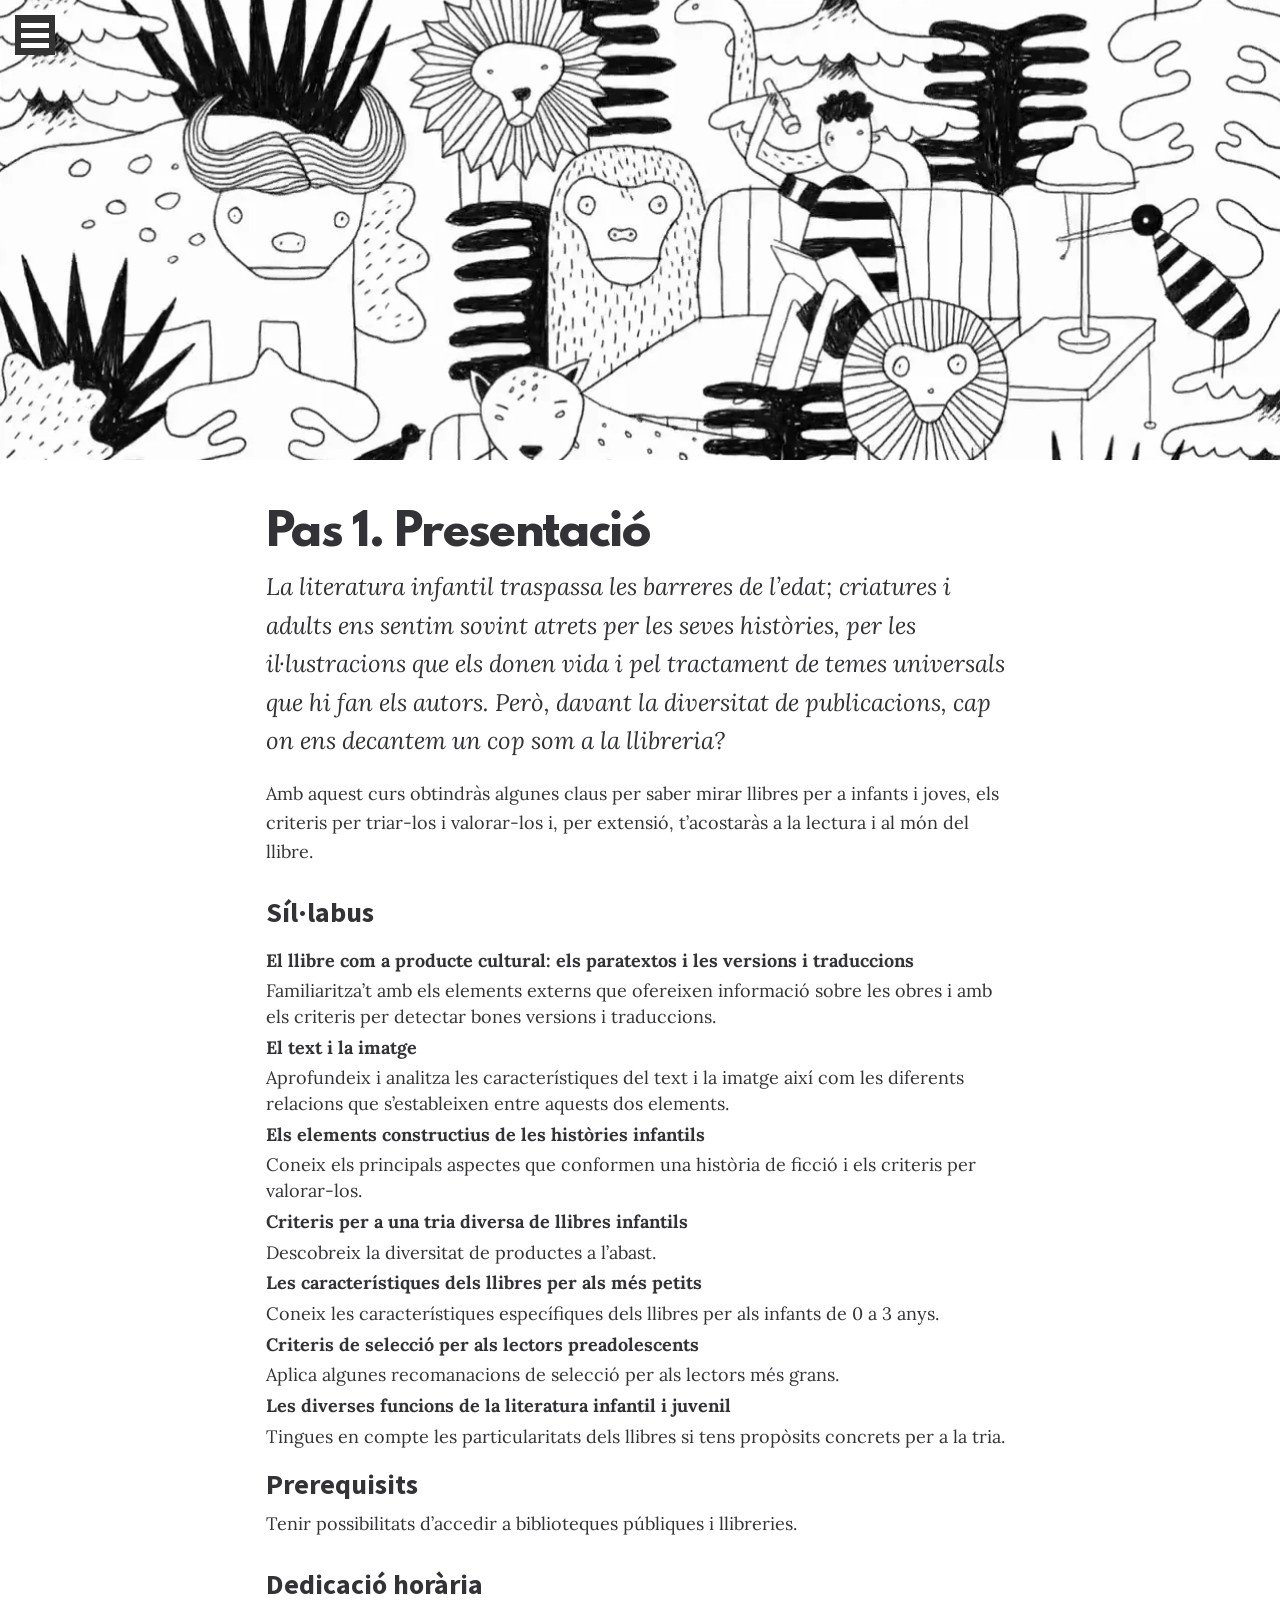
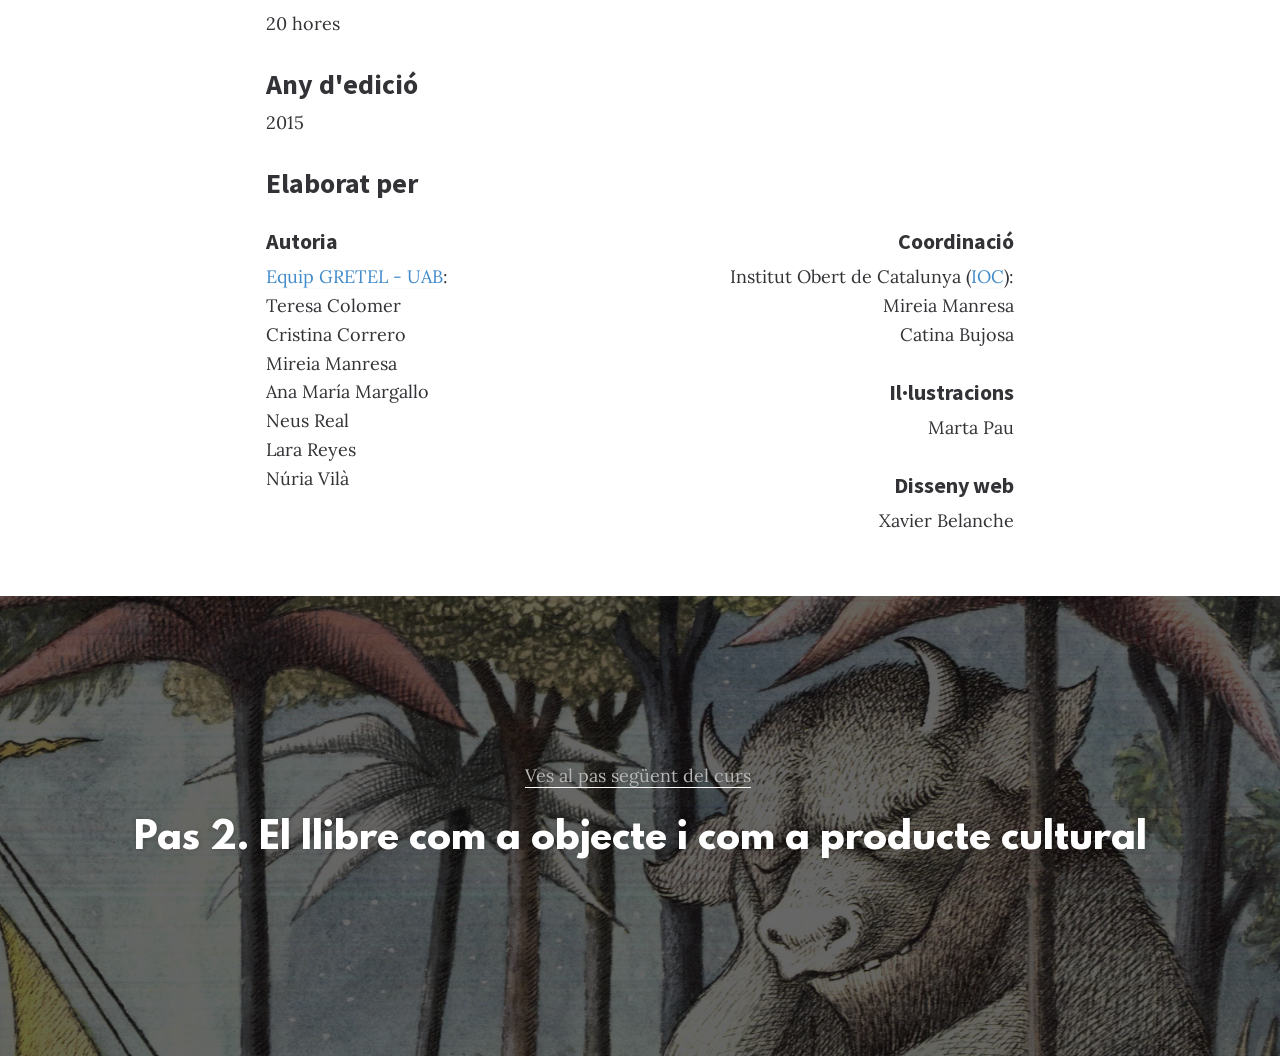
==== commit 29fb93ff: "Prepare lightweight self-contained static deploy" ====
--- a/1/index.html
+++ b/1/index.html
@@ -8,11 +8,8 @@
     <meta name="description" content="">
     <meta name="viewport" content="width=device-width">
     <!-- Fonts -->
-    <link href="../../assets/css/plugins/font-awesome/css/font-awesome.min.css" rel="stylesheet" type="text/css">
-    <link rel="preconnect" href="https://fonts.googleapis.com">
-    <link rel="preconnect" href="https://fonts.gstatic.com" crossorigin>
-    <link href="https://fonts.googleapis.com/css?family=Lora:400,700,400italic,700italic|Montserrat:400,700|Pacifico|Source+Sans+Pro:400,700|Droid+Serif:400,400italic,700&display=swap" rel="stylesheet" type="text/css">
-    <link rel="stylesheet" href="https://weloveiconfonts.com/api/?family=entypo" type="text/css">
+    <link href="../assets/css/plugins/font-awesome/css/font-awesome.min.css" rel="stylesheet" type="text/css">
+    <link rel="stylesheet" href="../css/fonts-local.css">
 <link rel="stylesheet" href="../css/bootstrap.min.css">
     <link rel="stylesheet" href="../css/main.css">
     <link rel="stylesheet" href="../css/miniops.css">
@@ -31,7 +28,6 @@
             <div class="no-js-menu">
                 <h3>Índex del curs</h3>
                 <ul>
-                    <!-- <li><a href="../../index.html">Portada</a></li> -->
                     <li><a href="../index.html">Portada</a></li>
                     <li><a class="active" href="#">Pas 1. Presentació</a></li>
                     <li><a href="../2/index.html">Pas 2. El llibre com a objecte i com a producte cultural</a></li>
@@ -55,7 +51,6 @@
             <div id="menu">
                 <h3>Índex del curs</h3>
                 <ul>
-                    <!-- <li><a href="../../index.html">Portada</a></li> -->
                     <li><a href="../index.html">Portada</a></li>
                     <li><a class="active" href="#">Pas 1. Presentació</a></li>
                     <li><a href="../2/index.html">Pas 2. El llibre com a objecte i com a producte cultural</a></li>
@@ -73,7 +68,7 @@
             </div>
             <div class="col-xs-12 main-content single-content">
                 <!--                                 <p class="meta">
-                                <i class="entypo-bookmark"></i> 23 minuts de lectura
+                                 23 minuts de lectura
                                 </p> -->
                 <h1>Pas 1. Presentació</h1>
                 <p class="subtitle">La literatura infantil traspassa les barreres de l’edat; criatures i adults ens sentim sovint atrets per les seves històries, per les il·lustracions que els donen vida i pel tractament de temes universals que hi fan els autors. Però, davant la diversitat de publicacions, cap on ens decantem un cop som a la llibreria?</p>
--- a/css/fonts-local.css
+++ b/css/fonts-local.css
@@ -0,0 +1,71 @@
+@font-face {
+  font-family: "Droid Serif";
+  font-style: italic;
+  font-weight: 400;
+  font-display: swap;
+  src: url("../fonts/google/droid-serif-400-italic.ttf") format("truetype");
+}
+
+@font-face {
+  font-family: "Droid Serif";
+  font-style: normal;
+  font-weight: 400;
+  font-display: swap;
+  src: url("../fonts/google/droid-serif-400.ttf") format("truetype");
+}
+
+@font-face {
+  font-family: "Droid Serif";
+  font-style: normal;
+  font-weight: 700;
+  font-display: swap;
+  src: url("../fonts/google/droid-serif-700.ttf") format("truetype");
+}
+
+@font-face {
+  font-family: "Lora";
+  font-style: italic;
+  font-weight: 400;
+  font-display: swap;
+  src: url("../fonts/google/lora-400-italic.ttf") format("truetype");
+}
+
+@font-face {
+  font-family: "Lora";
+  font-style: italic;
+  font-weight: 700;
+  font-display: swap;
+  src: url("../fonts/google/lora-700-italic.ttf") format("truetype");
+}
+
+@font-face {
+  font-family: "Lora";
+  font-style: normal;
+  font-weight: 400;
+  font-display: swap;
+  src: url("../fonts/google/lora-400.ttf") format("truetype");
+}
+
+@font-face {
+  font-family: "Lora";
+  font-style: normal;
+  font-weight: 700;
+  font-display: swap;
+  src: url("../fonts/google/lora-700.ttf") format("truetype");
+}
+
+@font-face {
+  font-family: "Source Sans Pro";
+  font-style: normal;
+  font-weight: 400;
+  font-display: swap;
+  src: url("../fonts/google/source-sans-pro-400.ttf") format("truetype");
+}
+
+@font-face {
+  font-family: "Source Sans Pro";
+  font-style: normal;
+  font-weight: 700;
+  font-display: swap;
+  src: url("../fonts/google/source-sans-pro-700.ttf") format("truetype");
+}
--- a/css/main.css
+++ b/css/main.css
@@ -111,12 +111,7 @@
   font-size: 18px;
 }
 
-/* line 77, ../sass/_type.sass */
-[class*="entypo-"]:before {
-  font-family: "entypo", sans-serif;
-}
-
-/* line 1, ../sass/_animate.scss */
+/* line 77, ../sass/_type.sass *//* line 1, ../sass/_animate.scss */
 .animated {
   -webkit-animation-fill-mode: both;
   -moz-animation-fill-mode: both;
@@ -1046,13 +1041,6 @@
 /* line 76, ../sass/partials/_shared.sass */
 .btn-like:active {
   background-color: #d62929;
-}
-
-/* line 79, ../sass/partials/_shared.sass */
-.entypo-heart,
-.entypo-doc-text {
-  font-style: normal;
-  margin-right: 10px;
 }
 
 /* line 1, ../sass/partials/_menu.sass */
